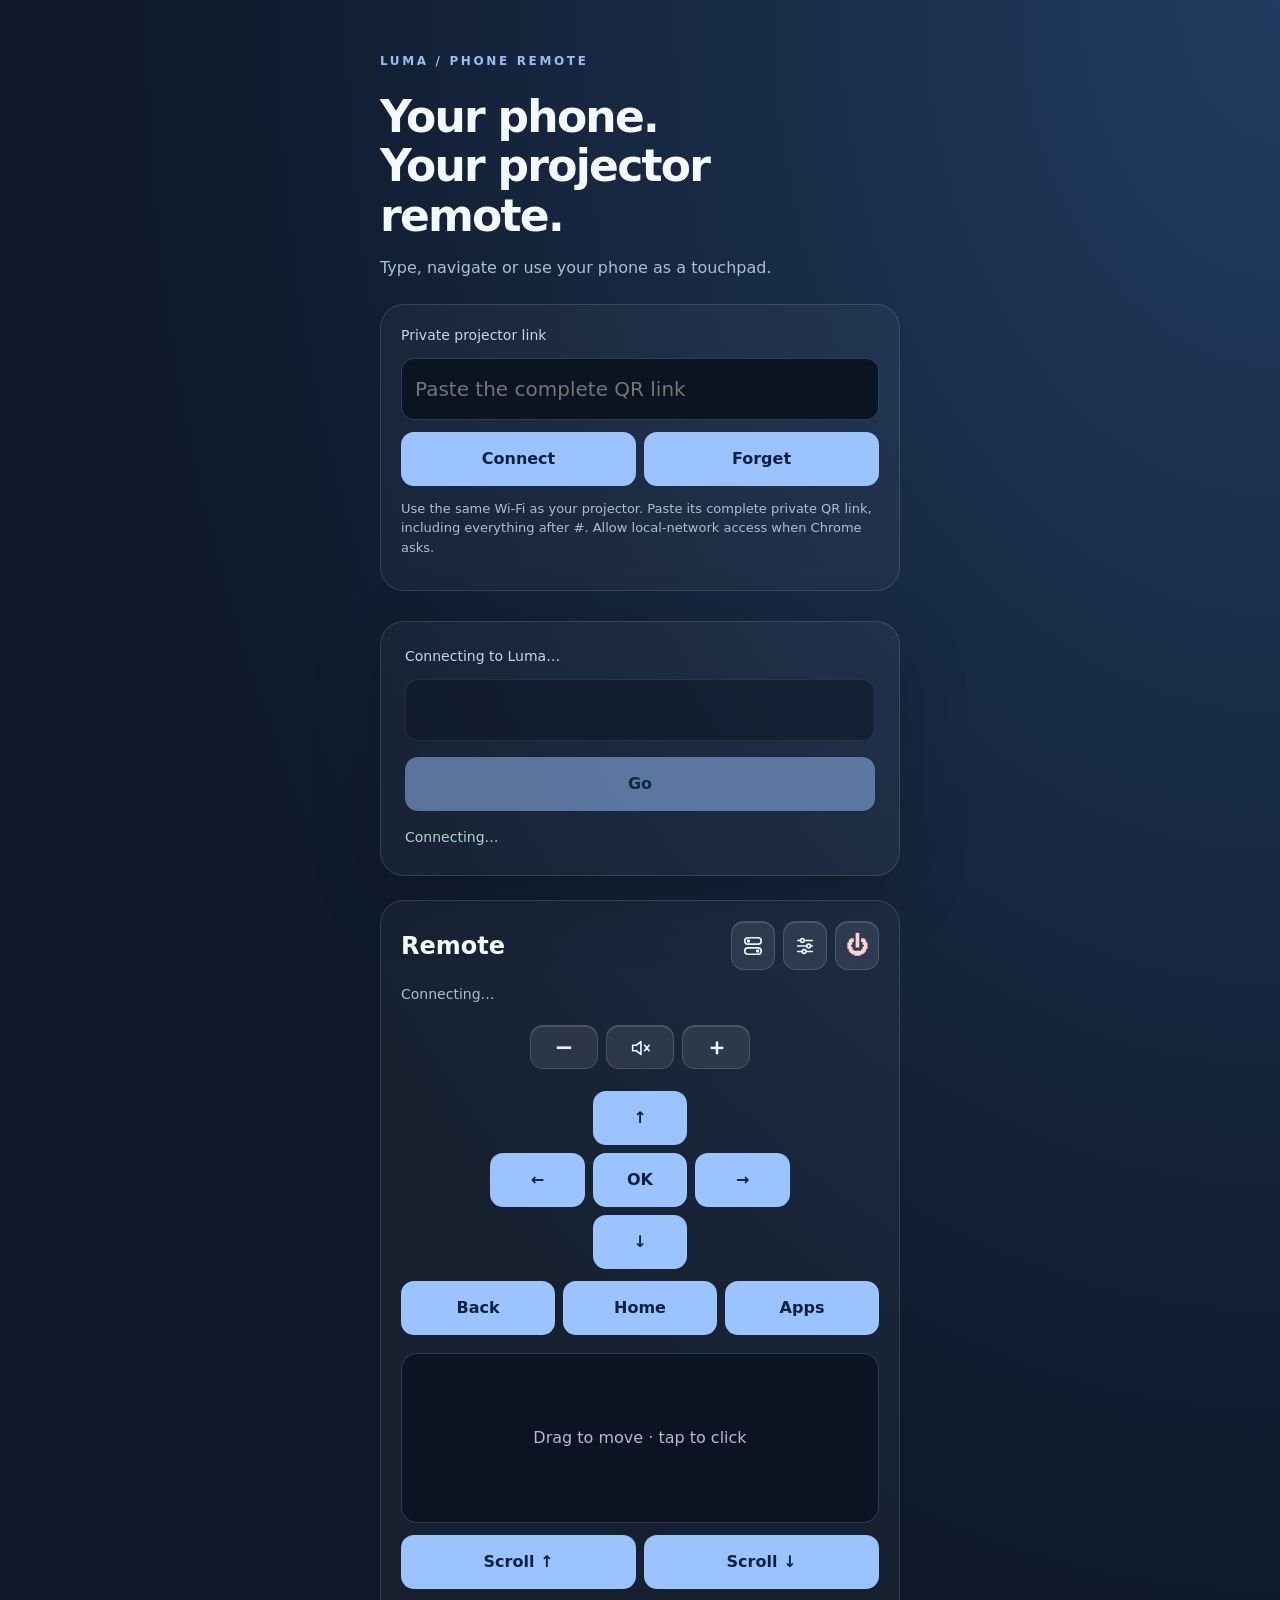
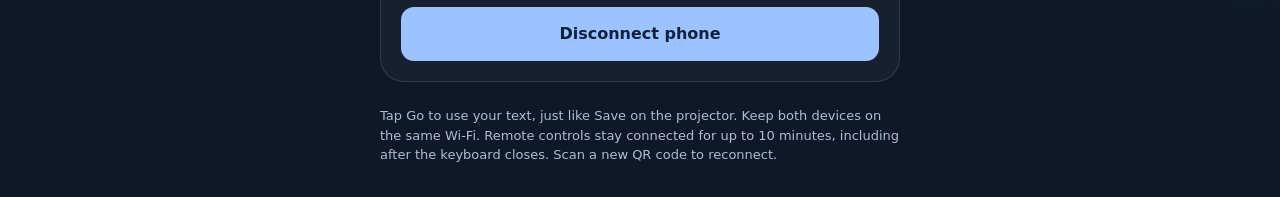
==== docs/index.html @ 63d36f12 "Add installable HTTPS web remote with restricted LAN access" ====
<!doctype html>
<html lang="en">
<head>
  <meta charset="utf-8">
  <meta name="viewport" content="width=device-width, initial-scale=1, viewport-fit=cover">
  <meta name="color-scheme" content="dark">
  <meta name="apple-mobile-web-app-capable" content="yes">
  <meta name="apple-mobile-web-app-title" content="Luma Remote">
  <meta name="theme-color" content="#0e1828">
  <title>Luma Remote</title><meta name="referrer" content="no-referrer"><link rel="manifest" href="manifest.webmanifest"><link rel="icon" href="icon-192.png">
  <link rel="stylesheet" href="remote.css">
</head>
<body>
<main>
  <div class="brand">LUMA / PHONE REMOTE</div>
  <h1>Your phone.<br>Your projector remote.</h1>
  <p class="intro">Type, navigate or use your phone as a touchpad.</p>
<section class="remote" aria-label="Projector connection">
  <label for="pairLink">Private projector link</label>
  <input id="pairLink" type="password" autocomplete="off" spellcheck="false" placeholder="Paste the complete QR link">
  <div class="row"><button id="pair" type="button">Connect</button><button id="forget" type="button">Forget</button></div>
  <button id="install" type="button" hidden>Install Luma Remote</button>
  <p id="pairStatus">Use the same Wi-Fi as your projector. Paste its complete private QR link, including everything after #. Allow local-network access when Chrome asks.</p>
</section>
  <form id="form">
    <label for="text" id="label">Connecting to Luma…</label>
    <input id="text" type="text" autocomplete="off" spellcheck="false" enterkeyhint="go" disabled>
    <button id="send" type="submit" disabled>Go</button>
    <p id="status" role="status" aria-live="polite">Connecting…</p>
  </form>
  <section class="remote" aria-label="Projector remote">
    <div class="remote-heading">
      <h2>Remote</h2>
      <div class="utility-head" aria-label="Projector controls">
        <button type="button" id="controlCentre" data-command="controlCentre" aria-label="Control Centre. Hold for App Switcher." title="Control Centre · hold for App Switcher"><svg viewBox="0 0 24 24" aria-hidden="true"><rect x="3" y="3" width="18" height="7" rx="3.5"/><circle cx="7" cy="6.5" r="1"/><rect x="3" y="14" width="18" height="7" rx="3.5"/><circle cx="17" cy="17.5" r="1"/></svg></button>
        <button type="button" data-command="settings" aria-label="Projector settings" title="Settings"><svg viewBox="0 0 24 24" aria-hidden="true"><path d="M4 6h16M4 12h16M4 18h16"/><circle cx="9" cy="6" r="2" fill="#263b59"/><circle cx="16" cy="12" r="2" fill="#263b59"/><circle cx="11" cy="18" r="2" fill="#263b59"/></svg></button>
        <button type="button" class="power" data-command="power" aria-label="Power" title="Power">⏻</button>
      </div>
    </div>
    <p id="remoteStatus" role="status">Connecting…</p>
    <div class="volume" aria-label="Volume controls">
      <button type="button" data-command="volumeDown" aria-label="Volume down">−</button>
      <button type="button" data-command="mute" aria-label="Mute or unmute" title="Mute"><svg viewBox="0 0 24 24" aria-hidden="true"><path d="M4 9v6h4l5 4V5L8 9H4ZM17 9l5 6m0-6-5 6"/></svg></button>
      <button type="button" data-command="volumeUp" aria-label="Volume up">＋</button>
    </div>
    <div class="pad">
      <span></span><button type="button" data-command="up" aria-label="Up">↑</button><span></span>
      <button type="button" data-command="left" aria-label="Left">←</button><button type="button" data-command="ok">OK</button><button type="button" data-command="right" aria-label="Right">→</button>
      <span></span><button type="button" data-command="down" aria-label="Down">↓</button><span></span>
    </div>
    <div class="row"><button type="button" data-command="back">Back</button><button type="button" data-command="home">Home</button><button type="button" data-command="apps">Apps</button></div>
    <div id="touchpad" aria-label="Touchpad: drag to move, tap to click">Drag to move · tap to click</div>
    <div class="row"><button type="button" data-command="scrollUp">Scroll ↑</button><button type="button" data-command="scrollDown">Scroll ↓</button></div>
    <button type="button" id="disconnect">Disconnect phone</button>
  </section>
  <footer id="help">Tap Go to use your text, just like Save on the projector. Keep both devices on the same Wi-Fi. Remote controls stay connected for up to 10 minutes, including after the keyboard closes. Scan a new QR code to reconnect.</footer>
</main>
<script src="remote.js" defer></script>
</body>
</html>
---- docs/remote.css ----
* { box-sizing: border-box; }
    body { margin: 0; min-height: 100svh; padding: max(28px, env(safe-area-inset-top)) 22px 32px; background: radial-gradient(ellipse at top right, #213c60, transparent 65%), #0e1828; color: #f4f8ff; font: 16px/1.5 system-ui, sans-serif; }
    main { max-width: 520px; margin: 24px auto 0; }
    .brand { font-size: 12px; font-weight: 700; letter-spacing: .22em; color: #9bbcf1; }
    h1 { font-size: clamp(32px, 9vw, 44px); line-height: 1.12; letter-spacing: -.04em; margin: 22px 0 16px; }
    .intro, footer { color: #aebed4; }
    form { margin-top: 30px; padding: 24px; border: 1px solid #ffffff20; border-radius: 24px; background: #ffffff09; box-shadow: 0 20px 70px #0003; }
    label { display: block; font-size: 14px; color: #c5d6ec; margin-bottom: 12px; }
    input { width: 100%; border: 1px solid #718db255; border-radius: 13px; padding: 15px 13px; font: inherit; font-size: 20px; background: #0b1423; color: white; outline: none; }
    input:focus { border-color: #8abaff; box-shadow: 0 0 0 3px #6baaff20; }
    button { width: 100%; margin-top: 16px; border: 0; border-radius: 13px; padding: 15px; font: inherit; font-weight: 650; background: #9bc3ff; color: #10213c; }
    button:disabled, input:disabled { opacity: .5; }
    #status { min-height: 24px; margin: 16px 0 0; font-size: 14px; color: #a8d9c3; }
    #status.error { color: #f1bf98; }
    .remote { margin-top: 24px; padding: 20px; border: 1px solid #ffffff20; border-radius: 24px; background: #ffffff09; }
    .remote-heading { display:flex; flex-wrap:wrap; align-items:center; justify-content:space-between; gap:12px; }
    .remote h2 { margin:0; }
    .pad { display: grid; grid-template-columns: repeat(3, 1fr); gap: 8px; max-width: 300px; margin: auto; }
    .remote button { margin-top: 0; min-height: 52px; touch-action: manipulation; }
    .row { display:flex; gap:8px; margin-top:12px; }
    .utility-head { display:flex; gap:8px; }
    .utility-head button, .volume button { width:44px; min-height:44px; padding:7px; background:#ffffff16; color:#edf5ff; border:1px solid #ffffff24; box-shadow:inset 0 1px 0 #ffffff22; }
    .utility-head button:active, .volume button:active { background:#ffffff30; transform:scale(.97); }
    .utility-head .power { color:#ffd4d4; font-size:22px; }
    #controlCentre { touch-action:none; user-select:none; -webkit-user-select:none; -webkit-touch-callout:none; }
    .utility-head svg, .volume svg { width:22px; height:22px; vertical-align:middle; fill:none; stroke:currentColor; stroke-width:1.8; stroke-linecap:round; stroke-linejoin:round; }
    .volume { display:flex; justify-content:center; gap:8px; margin:20px auto 22px; }
    .volume button { width:68px; font-size:23px; line-height:1; }
    #touchpad { height: 170px; margin-top:18px; border:1px solid #718db255; border-radius:16px; display:grid; place-items:center; color:#aebed4; background:#0b1423; touch-action:none; user-select:none; -webkit-user-select:none; }
    #disconnect { margin-top:18px; }
    #remoteStatus { font-size:14px; color:#aebed4; }
    footer { font-size: 13px; margin-top: 24px; }

#pairStatus {font-size:13px;color:#aebed4;} [hidden] {display:none!important;}
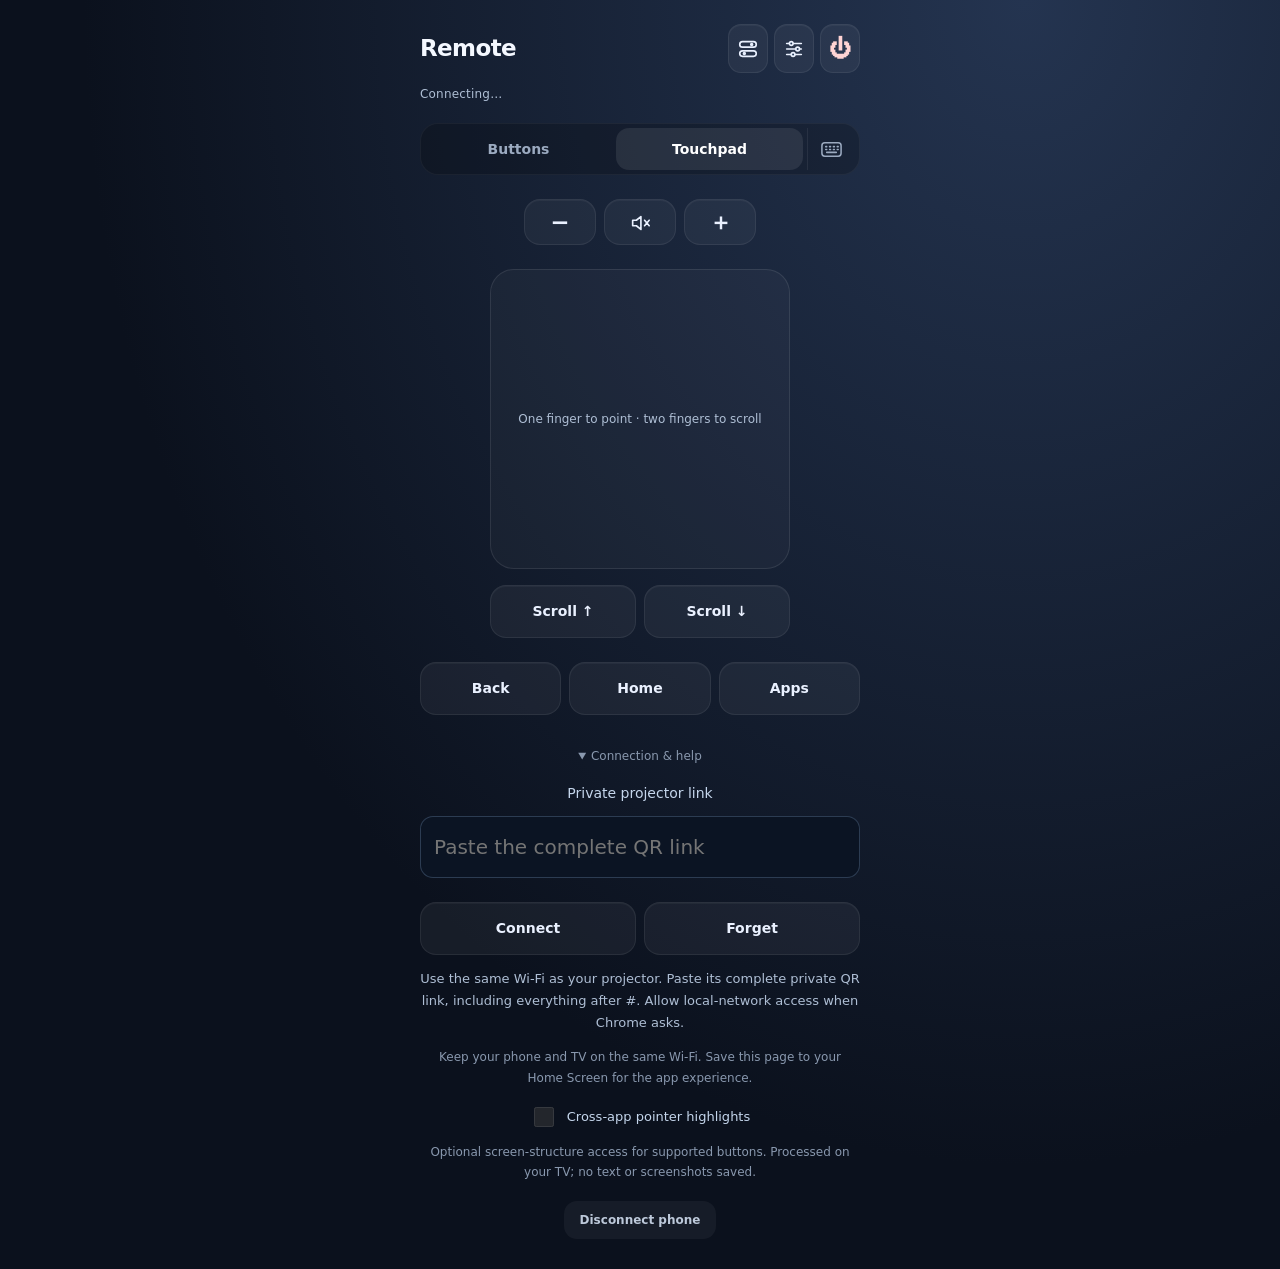
==== commit b4fda195: "Integrate v1.0.16 remote gestures and app picker into installable web app" ====
--- a/docs/index.html
+++ b/docs/index.html
@@ -8,52 +8,56 @@
   <meta name="apple-mobile-web-app-title" content="Luma Remote">
   <meta name="theme-color" content="#0e1828">
   <title>Luma Remote</title><meta name="referrer" content="no-referrer"><link rel="manifest" href="manifest.webmanifest"><link rel="icon" href="icon-192.png">
+  <link rel="icon" type="image/png" href="icon-192.png">
+  <link rel="apple-touch-icon" sizes="192x192" href="icon-192.png">
   <link rel="stylesheet" href="remote.css">
 </head>
 <body>
 <main>
-  <div class="brand">LUMA / PHONE REMOTE</div>
-  <h1>Your phone.<br>Your projector remote.</h1>
-  <p class="intro">Type, navigate or use your phone as a touchpad.</p>
-<section class="remote" aria-label="Projector connection">
+  <section class="remote" aria-label="Projector remote">
+    <div class="remote-heading">
+      <h2>Remote</h2>
+      <div class="utility-head" aria-label="Projector controls">
+        <button type="button" data-command="controlCentre" aria-label="Control Centre; hold for App Switcher" title="Control Centre · hold for App Switcher"><svg viewBox="0 0 24 24" aria-hidden="true"><rect x="3" y="4" width="18" height="6" rx="3"/><circle cx="16" cy="7" r="1"/><rect x="3" y="14" width="18" height="6" rx="3"/><circle cx="8" cy="17" r="1"/></svg></button>
+        <button type="button" data-command="settings" aria-label="Projector settings" title="Settings"><svg viewBox="0 0 24 24" aria-hidden="true"><path d="M4 6h16M4 12h16M4 18h16"/><circle cx="9" cy="6" r="2" fill="#263b59"/><circle cx="16" cy="12" r="2" fill="#263b59"/><circle cx="11" cy="18" r="2" fill="#263b59"/></svg></button>
+        <button type="button" class="power" data-command="power" aria-label="Power" title="Power">⏻</button>
+      </div>
+    </div>
+    <p id="remoteStatus" role="status">Connecting…</p>
+    <div class="mode-bar" aria-label="Input mode"><button type="button" id="navMode" aria-pressed="false">Buttons</button><button type="button" id="touchMode" aria-pressed="true">Touchpad</button><button type="button" id="openTyping" aria-label="Open keyboard" title="Type on TV"><svg viewBox="0 0 24 24" aria-hidden="true"><rect x="2" y="5" width="20" height="14" rx="3"/><path d="M6 9h1m3 0h1m3 0h1m3 0h1M6 12h1m3 0h1m3 0h1m3 0h1M7 15h10"/></svg></button></div>
+    <div class="volume" aria-label="Volume controls">
+      <button type="button" data-command="volumeDown" aria-label="Volume down">−</button>
+      <button type="button" data-command="mute" aria-label="Mute or unmute" title="Mute"><svg viewBox="0 0 24 24" aria-hidden="true"><path d="M4 9v6h4l5 4V5L8 9H4ZM17 9l5 6m0-6-5 6"/></svg></button>
+      <button type="button" data-command="volumeUp" aria-label="Volume up">＋</button>
+    </div>
+    <div class="control-area">
+      <div hidden class="pad" aria-label="Directional controls">
+        <span></span><button type="button" data-command="up" aria-label="Up"><svg viewBox="0 0 24 24" aria-hidden="true"><path d="m6 15 6-6 6 6"/></svg></button><span></span>
+        <button type="button" data-command="left" aria-label="Left"><svg viewBox="0 0 24 24" aria-hidden="true"><path d="m15 6-6 6 6 6"/></svg></button><button type="button" data-command="ok">OK</button><button type="button" data-command="right" aria-label="Right"><svg viewBox="0 0 24 24" aria-hidden="true"><path d="m9 6 6 6-6 6"/></svg></button>
+        <span></span><button type="button" data-command="down" aria-label="Down"><svg viewBox="0 0 24 24" aria-hidden="true"><path d="m6 9 6 6 6-6"/></svg></button><span></span>
+      </div>
+      <div id="touchpad" aria-label="Touchpad: one finger to move, two fingers to scroll, tap to click">One finger to point · two fingers to scroll</div>
+    </div>
+    <div id="scrollControls" class="row"><button type="button" data-command="scrollUp">Scroll ↑</button><button type="button" data-command="scrollDown">Scroll ↓</button></div>
+    <div class="row"><button type="button" data-command="back">Back</button><button type="button" data-command="home">Home</button><button type="button" data-command="apps">Apps</button></div>
+
+  </section>
+  <details class="help-panel"><summary>Connection &amp; help</summary><section class="remote" aria-label="Projector connection">
   <label for="pairLink">Private projector link</label>
   <input id="pairLink" type="password" autocomplete="off" spellcheck="false" placeholder="Paste the complete QR link">
   <div class="row"><button id="pair" type="button">Connect</button><button id="forget" type="button">Forget</button></div>
   <button id="install" type="button" hidden>Install Luma Remote</button>
   <p id="pairStatus">Use the same Wi-Fi as your projector. Paste its complete private QR link, including everything after #. Allow local-network access when Chrome asks.</p>
-</section>
-  <form id="form">
-    <label for="text" id="label">Connecting to Luma…</label>
-    <input id="text" type="text" autocomplete="off" spellcheck="false" enterkeyhint="go" disabled>
-    <button id="send" type="submit" disabled>Go</button>
-    <p id="status" role="status" aria-live="polite">Connecting…</p>
-  </form>
-  <section class="remote" aria-label="Projector remote">
-    <div class="remote-heading">
-      <h2>Remote</h2>
-      <div class="utility-head" aria-label="Projector controls">
-        <button type="button" id="controlCentre" data-command="controlCentre" aria-label="Control Centre. Hold for App Switcher." title="Control Centre · hold for App Switcher"><svg viewBox="0 0 24 24" aria-hidden="true"><rect x="3" y="3" width="18" height="7" rx="3.5"/><circle cx="7" cy="6.5" r="1"/><rect x="3" y="14" width="18" height="7" rx="3.5"/><circle cx="17" cy="17.5" r="1"/></svg></button>
-        <button type="button" data-command="settings" aria-label="Projector settings" title="Settings"><svg viewBox="0 0 24 24" aria-hidden="true"><path d="M4 6h16M4 12h16M4 18h16"/><circle cx="9" cy="6" r="2" fill="#263b59"/><circle cx="16" cy="12" r="2" fill="#263b59"/><circle cx="11" cy="18" r="2" fill="#263b59"/></svg></button>
-        <button type="button" class="power" data-command="power" aria-label="Power" title="Power">⏻</button>
-      </div>
-    </div>
-    <p id="remoteStatus" role="status">Connecting…</p>
-    <div class="volume" aria-label="Volume controls">
-      <button type="button" data-command="volumeDown" aria-label="Volume down">−</button>
-      <button type="button" data-command="mute" aria-label="Mute or unmute" title="Mute"><svg viewBox="0 0 24 24" aria-hidden="true"><path d="M4 9v6h4l5 4V5L8 9H4ZM17 9l5 6m0-6-5 6"/></svg></button>
-      <button type="button" data-command="volumeUp" aria-label="Volume up">＋</button>
-    </div>
-    <div class="pad">
-      <span></span><button type="button" data-command="up" aria-label="Up">↑</button><span></span>
-      <button type="button" data-command="left" aria-label="Left">←</button><button type="button" data-command="ok">OK</button><button type="button" data-command="right" aria-label="Right">→</button>
-      <span></span><button type="button" data-command="down" aria-label="Down">↓</button><span></span>
-    </div>
-    <div class="row"><button type="button" data-command="back">Back</button><button type="button" data-command="home">Home</button><button type="button" data-command="apps">Apps</button></div>
-    <div id="touchpad" aria-label="Touchpad: drag to move, tap to click">Drag to move · tap to click</div>
-    <div class="row"><button type="button" data-command="scrollUp">Scroll ↑</button><button type="button" data-command="scrollDown">Scroll ↓</button></div>
-    <button type="button" id="disconnect">Disconnect phone</button>
-  </section>
-  <footer id="help">Tap Go to use your text, just like Save on the projector. Keep both devices on the same Wi-Fi. Remote controls stay connected for up to 10 minutes, including after the keyboard closes. Scan a new QR code to reconnect.</footer>
+</section><p id="help">Keep your phone and TV on the same Wi-Fi. Save this page to your Home Screen for the app experience.</p><label class="pointer-option"><input id="crossAppPointer" type="checkbox" disabled> Cross-app pointer highlights</label><p class="pointer-note">Optional screen-structure access for supported buttons. Processed on your TV; no text or screenshots saved.</p><button type="button" id="disconnect">Disconnect phone</button></details>
+  <dialog id="typingSheet" aria-labelledby="typingTitle">
+    <div class="sheet-heading"><h2 id="typingTitle">Type on TV</h2><button type="button" id="closeTyping" aria-label="Close keyboard">×</button></div>
+    <form id="form"><label for="text" id="label">Open a text field on your TV</label><input id="text" type="text" autocomplete="off" spellcheck="false" enterkeyhint="go" placeholder="Type here…" disabled><button id="send" type="submit" disabled>Go</button><p id="status" role="status" aria-live="polite">Connecting…</p></form>
+  </dialog>
+  <dialog id="appsSheet" aria-labelledby="appsTitle">
+    <div class="sheet-heading"><h2 id="appsTitle">Apps</h2><button type="button" id="closeApps" aria-label="Close apps">×</button></div>
+    <input id="appSearch" type="search" placeholder="Find an app" aria-label="Find an installed app" autocomplete="off">
+    <p id="appsStatus" role="status">Loading apps…</p><div id="appList"></div>
+  </dialog>
 </main>
 <script src="remote.js" defer></script>
 </body>
--- a/docs/remote.css
+++ b/docs/remote.css
@@ -14,7 +14,7 @@
     #status { min-height: 24px; margin: 16px 0 0; font-size: 14px; color: #a8d9c3; }
     #status.error { color: #f1bf98; }
     .remote { margin-top: 24px; padding: 20px; border: 1px solid #ffffff20; border-radius: 24px; background: #ffffff09; }
-    .remote-heading { display:flex; flex-wrap:wrap; align-items:center; justify-content:space-between; gap:12px; }
+    .remote-heading { display:flex; align-items:center; justify-content:space-between; gap:12px; }
     .remote h2 { margin:0; }
     .pad { display: grid; grid-template-columns: repeat(3, 1fr); gap: 8px; max-width: 300px; margin: auto; }
     .remote button { margin-top: 0; min-height: 52px; touch-action: manipulation; }
@@ -23,7 +23,6 @@
     .utility-head button, .volume button { width:44px; min-height:44px; padding:7px; background:#ffffff16; color:#edf5ff; border:1px solid #ffffff24; box-shadow:inset 0 1px 0 #ffffff22; }
     .utility-head button:active, .volume button:active { background:#ffffff30; transform:scale(.97); }
     .utility-head .power { color:#ffd4d4; font-size:22px; }
-    #controlCentre { touch-action:none; user-select:none; -webkit-user-select:none; -webkit-touch-callout:none; }
     .utility-head svg, .volume svg { width:22px; height:22px; vertical-align:middle; fill:none; stroke:currentColor; stroke-width:1.8; stroke-linecap:round; stroke-linejoin:round; }
     .volume { display:flex; justify-content:center; gap:8px; margin:20px auto 22px; }
     .volume button { width:68px; font-size:23px; line-height:1; }
@@ -31,5 +30,67 @@
     #disconnect { margin-top:18px; }
     #remoteStatus { font-size:14px; color:#aebed4; }
     footer { font-size: 13px; margin-top: 24px; }
+    [hidden] { display:none !important; }
+    body { padding:max(16px,env(safe-area-inset-top)) 18px max(16px,env(safe-area-inset-bottom)); background:radial-gradient(ellipse at 80% 0%,#243450 0%,transparent 65%),#0b111d; -webkit-tap-highlight-color:transparent; }
+    main { max-width:440px; margin:0 auto; }
+    .remote { margin:0; padding:8px 0 0; border:0; background:none; }
+    .remote h2 { display:flex; align-items:center; gap:10px; font-size:23px; letter-spacing:-.6px; font-weight:600; }
+    .utility-head { gap:6px; }
+    .utility-head button { width:40px; min-height:44px; border:0; background:#ffffff0c; }
+    #remoteStatus { margin:12px 0 20px; font-size:12px; letter-spacing:.2px; }
+    button { cursor:pointer; transition:background .12s,transform .12s; }
+    .remote button { background:#ffffff0d; color:#eaf1ff; border:1px solid #ffffff12; box-shadow:inset 0 1px #ffffff0a; }
+    .remote button:active { background:#ffffff25; transform:scale(.96); }
+    .mode-bar { display:flex; align-items:center; padding:4px; gap:4px; background:#0003; border:1px solid #ffffff0c; border-radius:18px; margin-bottom:24px; }
+    .mode-bar button { flex:1; min-height:42px; padding:8px; border:0; box-shadow:none; font-size:14px; color:#9baac0; background:transparent; }
+    .mode-bar button[aria-pressed="true"] { background:#ffffff16; color:white; }
+    .mode-bar #openTyping { flex:0 0 48px; border-left:1px solid #ffffff12; border-radius:0 12px 12px 0; }
+    .mode-bar svg { width:23px; height:23px; fill:none; stroke:currentColor; stroke-width:1.6; stroke-linecap:round; vertical-align:middle; }
+    .control-area { width:min(100%,300px); aspect-ratio:1; margin:0 auto; }
+    .pad { width:100%; height:100%; max-width:none; margin:0; grid-template-columns:repeat(3,minmax(0,1fr)); grid-template-rows:repeat(3,minmax(0,1fr)); gap:10px; padding:0; border:0; background:none; }
+    .remote .pad button { min-height:0; width:100%; padding:0; border:1px solid #ffffff18; background:#ffffff0d; color:#eaf1ff; border-radius:20px; font-size:16px; box-shadow:inset 0 1px #ffffff0a; }
+    .remote .pad button:active { background:#ffffff25; }
+    .pad svg { width:24px; height:24px; fill:none; stroke:currentColor; stroke-width:2; stroke-linecap:round; stroke-linejoin:round; vertical-align:middle; }
+    .volume { margin:24px auto; }
+    .volume button { width:72px; min-height:46px; background:#ffffff0c; border-radius:16px; }
+    .remote>.row { margin-top:24px; }
+    .remote>.row button { flex:1; min-width:0; font-size:14px; min-height:48px; border-radius:16px; }
+    #touchpad { width:100%; height:100%; margin:0; padding:20px; border-radius:24px; border-color:#ffffff18; background:#ffffff08; font-size:12px; text-align:center; }
+    #scrollControls { width:min(100%,300px); margin:16px auto 0; }
+    #scrollControls button { flex:1; min-width:0; }
+    .help-panel { margin:22px 0 8px; color:#8998ae; font-size:12px; text-align:center; }
+    .help-panel summary { padding:10px; cursor:pointer; }
+    .help-panel p { line-height:1.7; }
+    #disconnect { width:auto; margin:6px; padding:10px 16px; background:#ffffff0c; color:#bdc9da; font-size:12px; }
+    dialog { width:calc(100% - 24px); max-width:440px; margin:auto auto 12px; padding:22px; border-radius:28px; border:1px solid #ffffff25; background:#172335; color:#f4f8ff; box-shadow:0 24px 80px #0008; }
+    dialog::backdrop { background:#0008; animation:backdrop-in 180ms ease-out; }
+    dialog[data-closing]::backdrop { animation:backdrop-out 150ms ease-in forwards; }
+    @keyframes backdrop-in { from { background:#0000; } to { background:#0008; } }
+    @keyframes backdrop-out { from { background:#0008; } to { background:#0000; } }
+    .mode-bar button { transition:background 160ms ease,color 160ms ease,transform 100ms ease; }
+    #openTyping:active, #closeTyping:active, #closeApps:active, .app-launch:active { transform:scale(.96); }
+    @media (prefers-reduced-motion:reduce) { dialog::backdrop { animation:none; } }
+    .sheet-heading { display:flex; align-items:center; justify-content:space-between; }
+    .sheet-heading h2 { font-size:21px; margin:0; }
+    #closeTyping { width:44px; height:44px; padding:0; margin:0; color:#d4dfef; background:#ffffff10; font-size:26px; border-radius:50%; }
+    form { margin:20px 0 0; padding:0; border:0; background:none; box-shadow:none; }
+    @media (max-width:350px) { body { padding-left:12px; padding-right:12px; } .utility-head button { width:36px; } }
+    @media (prefers-reduced-motion:reduce) { button { transition:none; } }
+    #appsSheet { max-height:80svh; }
+    #appSearch { margin:18px 0 12px; padding:12px; font-size:16px; }
+    #appList { display:grid; grid-template-columns:repeat(2,minmax(0,1fr)); gap:10px; }
+    .app-launch { margin:0; padding:16px 10px; min-height:88px; background:#ffffff0b; border:1px solid #ffffff16; color:#edf3ff; font-size:14px; overflow-wrap:anywhere; }
+    .app-launch:active { background:#ffffff20; }
+    .app-initial { display:block; width:32px; height:32px; line-height:32px; margin:0 auto 9px; border-radius:9px; background:#a5c6ed20; color:#cce1fc; font-size:18px; }
+    .app-icon { display:block; width:48px; height:48px; object-fit:contain; margin:0 auto 10px; border-radius:10px; }
+    #closeApps { width:44px; height:44px; margin:0; padding:0; background:#ffffff10; color:#d4dfef; border-radius:50%; font-size:26px; }
+    #appsStatus { color:#aebed4; font-size:13px; }
+    .pointer-option { display:flex; align-items:center; justify-content:center; gap:10px; font-size:13px; margin:16px 0 8px; }
+    #crossAppPointer { width:20px; height:20px; padding:0; box-shadow:none; }
+    .pointer-note { font-size:12px; }
+    #remoteStatus[data-health="ready"] { color:#a8d9c3; }
+    #remoteStatus[data-health="waiting"] { color:#e4c78e; }
+    #remoteStatus[data-health="offline"] { color:#edaca7; }
+    [data-command] { -webkit-user-select:none; user-select:none; }
 
 #pairStatus {font-size:13px;color:#aebed4;} [hidden] {display:none!important;}
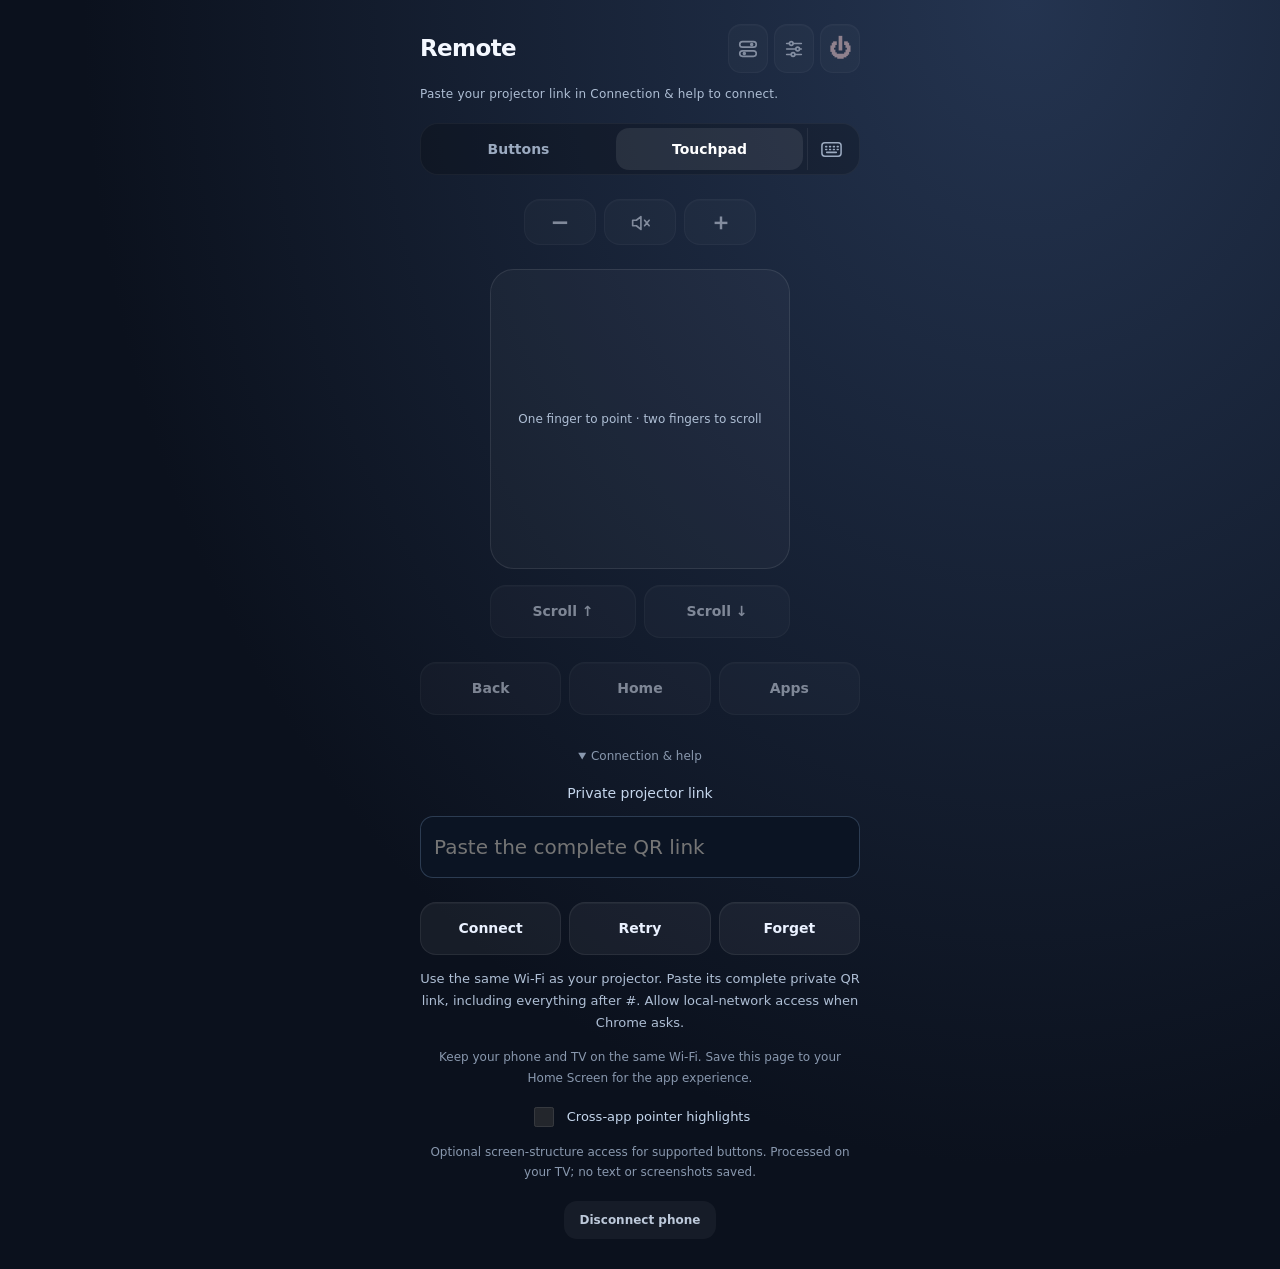
==== commit 22bcf89b: "Show remote connection failures and saved-link retry controls" ====
--- a/docs/index.html
+++ b/docs/index.html
@@ -45,7 +45,7 @@
   <details class="help-panel"><summary>Connection &amp; help</summary><section class="remote" aria-label="Projector connection">
   <label for="pairLink">Private projector link</label>
   <input id="pairLink" type="password" autocomplete="off" spellcheck="false" placeholder="Paste the complete QR link">
-  <div class="row"><button id="pair" type="button">Connect</button><button id="forget" type="button">Forget</button></div>
+  <div class="row"><button id="pair" type="button">Connect</button><button id="reconnect" type="button">Retry</button><button id="forget" type="button">Forget</button></div>
   <button id="install" type="button" hidden>Install Luma Remote</button>
   <p id="pairStatus">Use the same Wi-Fi as your projector. Paste its complete private QR link, including everything after #. Allow local-network access when Chrome asks.</p>
 </section><p id="help">Keep your phone and TV on the same Wi-Fi. Save this page to your Home Screen for the app experience.</p><label class="pointer-option"><input id="crossAppPointer" type="checkbox" disabled> Cross-app pointer highlights</label><p class="pointer-note">Optional screen-structure access for supported buttons. Processed on your TV; no text or screenshots saved.</p><button type="button" id="disconnect">Disconnect phone</button></details>
